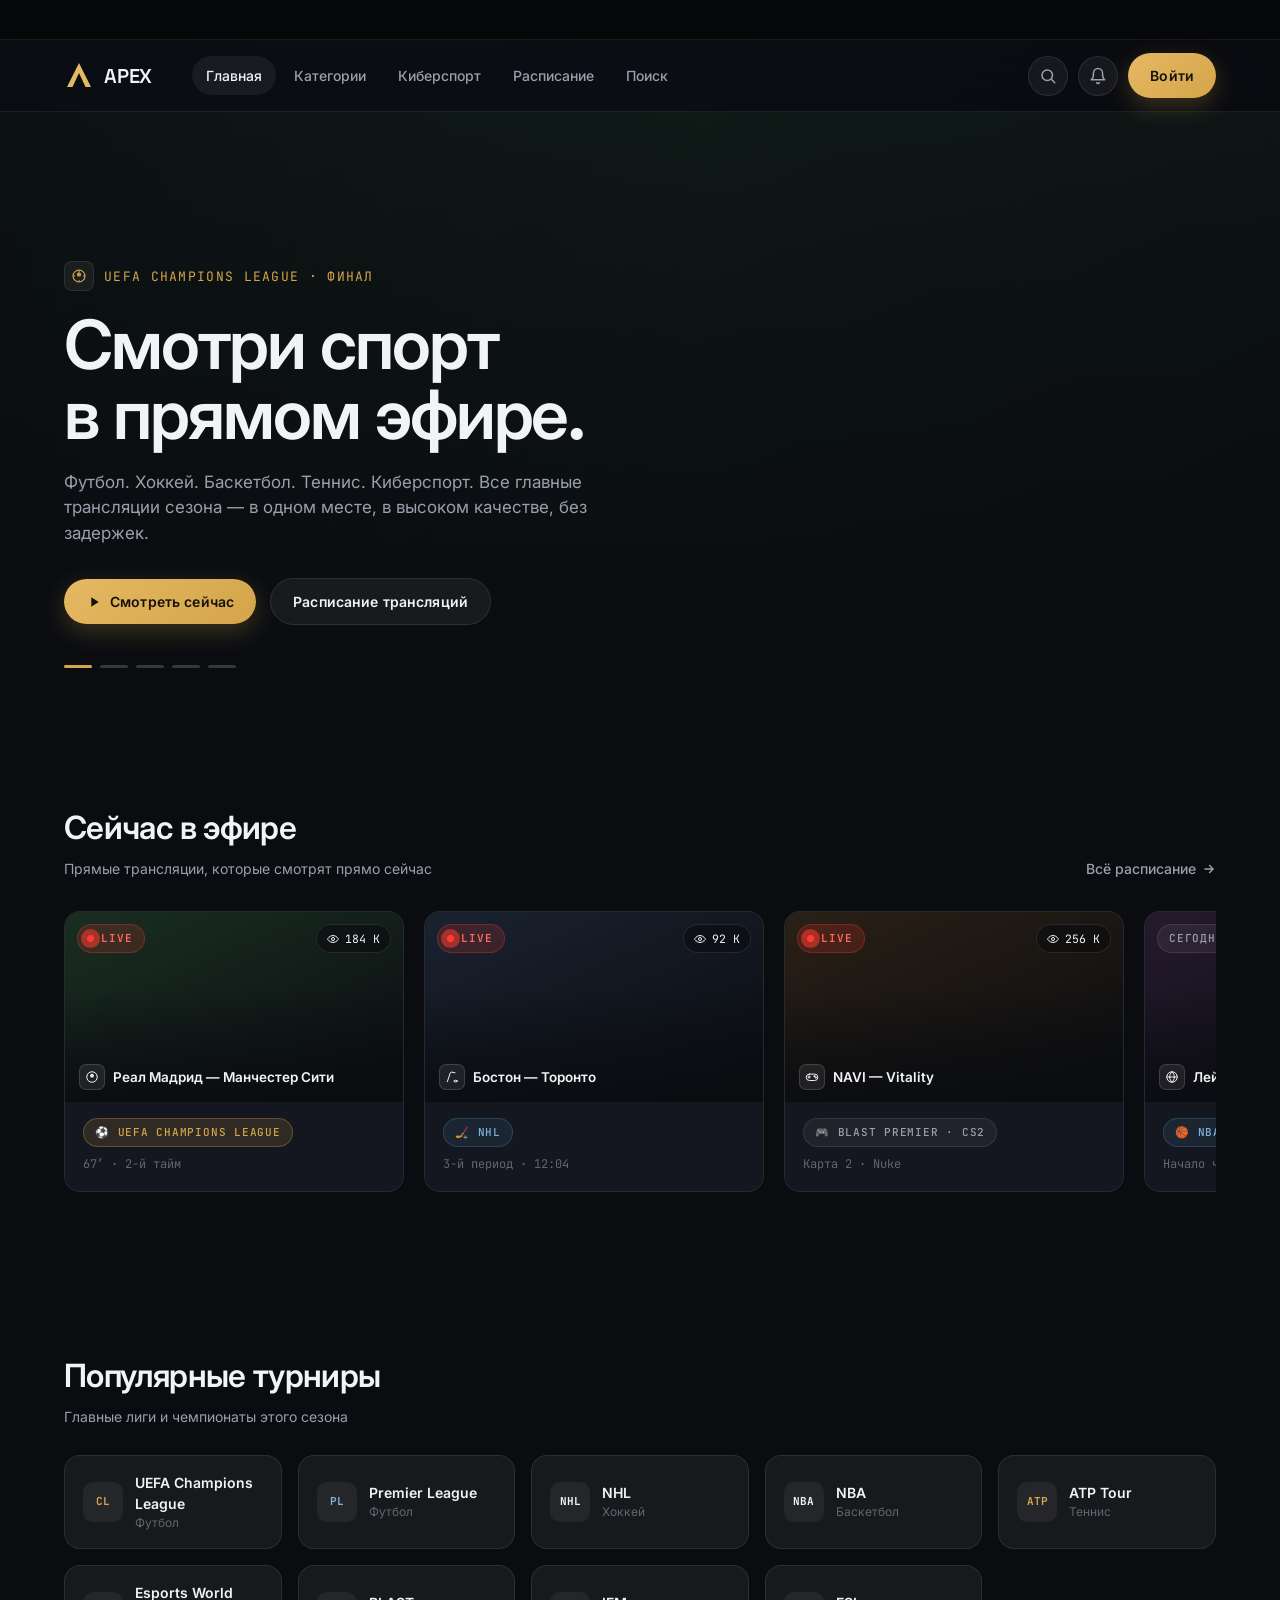
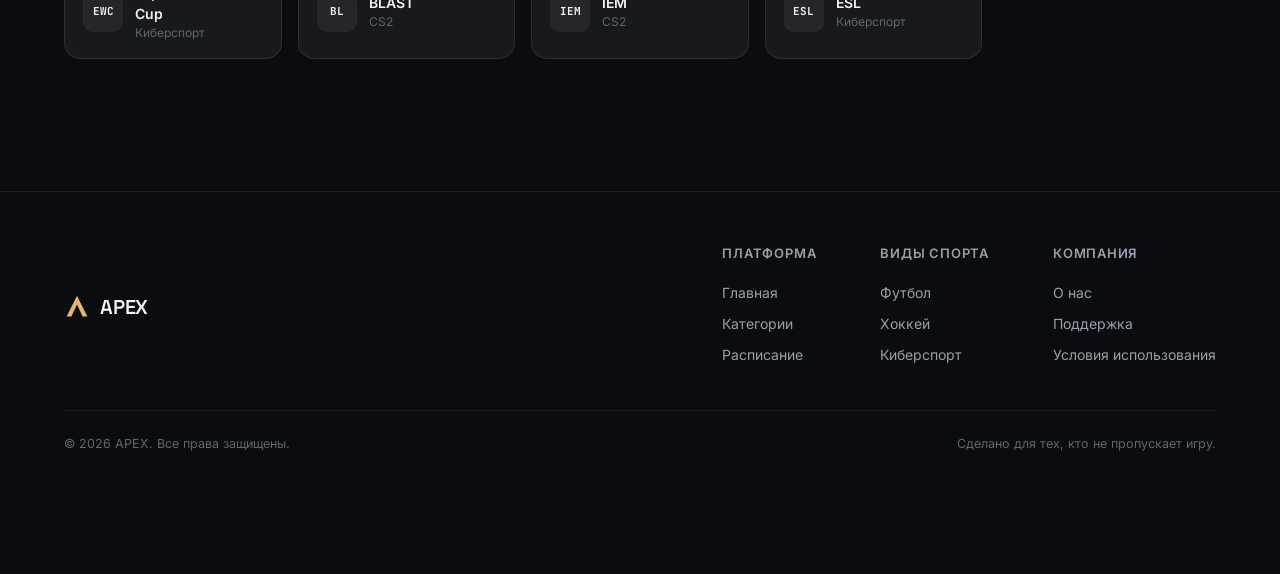
==== index.html @ 65a09254 "Add files via upload" ====
<!DOCTYPE html>
<html lang="ru">
<head>
<meta charset="UTF-8" />
<meta name="viewport" content="width=device-width, initial-scale=1.0" />
<title>APEX — Смотри спорт в прямом эфире</title>
<meta name="description" content="APEX — платформа для просмотра прямых трансляций футбола, хоккея, баскетбола, тенниса и киберспорта." />
<link rel="preconnect" href="https://fonts.googleapis.com" />
<link rel="preconnect" href="https://fonts.gstatic.com" crossorigin />
<link href="https://fonts.googleapis.com/css2?family=Space+Grotesk:wght@500;600;700&family=Inter:wght@400;500;600&family=JetBrains+Mono:wght@400;500;600&display=swap" rel="stylesheet" />
<link rel="stylesheet" href="style.css" />
</head>
<body>

<!-- Ticker -->
<div class="ticker">
  <div class="ticker-track">
    <span class="ticker-item"><span class="t-live">● LIVE</span> Реал Мадрид <strong>2–1</strong> Манчестер Сити <span class="t-dot">·</span> 67’</span>
    <span class="ticker-item">NHL <strong>Бостон 3–2 Торонто</strong> <span class="t-dot">·</span> 3-й период</span>
    <span class="ticker-item">NBA сегодня <strong>21:30</strong> Лейкерс — Селтикс</span>
    <span class="ticker-item"><span class="t-live">● LIVE</span> CS2 · BLAST Premier <strong>NAVI 1–0 Vitality</strong> <span class="t-dot">·</span> Карта 2</span>
    <span class="ticker-item">ATP Уимблдон <strong>1/4 финала</strong> · Начало в 15:00</span>
    <span class="ticker-item">Премьер-лига <strong>Арсенал 1–1 Ливерпуль</strong> <span class="t-dot">·</span> 2 тайм</span>
    <!-- duplicate for seamless loop -->
    <span class="ticker-item"><span class="t-live">● LIVE</span> Реал Мадрид <strong>2–1</strong> Манчестер Сити <span class="t-dot">·</span> 67’</span>
    <span class="ticker-item">NHL <strong>Бостон 3–2 Торонто</strong> <span class="t-dot">·</span> 3-й период</span>
    <span class="ticker-item">NBA сегодня <strong>21:30</strong> Лейкерс — Селтикс</span>
    <span class="ticker-item"><span class="t-live">● LIVE</span> CS2 · BLAST Premier <strong>NAVI 1–0 Vitality</strong> <span class="t-dot">·</span> Карта 2</span>
  </div>
</div>

<!-- Nav -->
<header class="nav">
  <div class="container nav-inner">
    <a href="index.html" class="logo">
      <svg width="30" height="30" viewBox="0 0 30 30" fill="none">
        <path d="M15 2L27 26H21.5L15 12L8.5 26H3L15 2Z" fill="url(#g1)"/>
        <defs><linearGradient id="g1" x1="3" y1="2" x2="27" y2="26"><stop stop-color="#E5B862"/><stop offset="1" stop-color="#4F86B3"/></linearGradient></defs>
      </svg>
      APEX
    </a>
    <nav class="nav-links">
      <a href="index.html" class="active">Главная</a>
      <a href="categories.html">Категории</a>
      <a href="esports.html">Киберспорт</a>
      <a href="schedule.html">Расписание</a>
      <a href="search.html">Поиск</a>
    </nav>
    <div class="nav-actions">
      <a href="search.html" class="icon-btn" aria-label="Поиск">
        <svg width="18" height="18" viewBox="0 0 24 24" fill="none" stroke="currentColor" stroke-width="2" stroke-linecap="round"><circle cx="11" cy="11" r="7"/><path d="M21 21l-4.3-4.3"/></svg>
      </a>
      <button class="icon-btn hide-mobile" aria-label="Уведомления">
        <svg width="18" height="18" viewBox="0 0 24 24" fill="none" stroke="currentColor" stroke-width="2" stroke-linecap="round" stroke-linejoin="round"><path d="M18 8a6 6 0 10-12 0c0 7-3 9-3 9h18s-3-2-3-9"/><path d="M13.7 21a2 2 0 01-3.4 0"/></svg>
      </button>
      <a href="#" class="btn btn-primary hide-mobile">Войти</a>
      <button class="nav-toggle" aria-label="Меню">
        <svg width="18" height="18" viewBox="0 0 24 24" fill="none" stroke="currentColor" stroke-width="2" stroke-linecap="round"><path d="M4 6h16M4 12h16M4 18h16"/></svg>
      </button>
    </div>
  </div>
</header>

<!-- Hero: dynamic rotating spotlight -->
<section class="hero">
  <div class="hero-slide active" style="background-image: linear-gradient(155deg, rgba(20,40,30,0.9), rgba(10,12,16,0.95)), url('data:image/svg+xml;utf8,<svg xmlns=%22http://www.w3.org/2000/svg%22 width=%221600%22 height=%22900%22><rect width=%221600%22 height=%22900%22 fill=%22%230a0c10%22/></svg>')"></div>
  <div class="hero-slide" style="background-image: linear-gradient(155deg, rgba(20,30,45,0.9), rgba(10,12,16,0.95))"></div>
  <div class="hero-slide" style="background-image: linear-gradient(155deg, rgba(40,25,15,0.9), rgba(10,12,16,0.95))"></div>
  <div class="hero-slide" style="background-image: linear-gradient(155deg, rgba(30,20,45,0.9), rgba(10,12,16,0.95))"></div>
  <div class="hero-slide" style="background-image: linear-gradient(155deg, rgba(15,35,40,0.9), rgba(10,12,16,0.95))"></div>

  <div class="hero-content">
    <div class="hero-eyebrow">
      <span class="hero-sport-icon">
        <svg width="16" height="16" viewBox="0 0 24 24" fill="none" stroke="#d4a54a" stroke-width="1.6"><circle cx="12" cy="12" r="9"/><path d="M12 6l3.6 2.6-1.4 4.2h-4.4L8.4 8.6 12 6z" fill="#d4a54a" stroke="none" opacity="0.9"/><path d="M12 3v3M12 21v-3M3 12h3M21 12h-3"/></svg>
      </span>
      <span class="hero-tournament">UEFA Champions League · Финал</span>
    </div>
    <h1>Смотри спорт<br/>в прямом эфире.</h1>
    <p>Футбол. Хоккей. Баскетбол. Теннис. Киберспорт. Все главные трансляции сезона — в одном месте, в высоком качестве, без задержек.</p>
    <div class="hero-actions">
      <a href="watch.html" class="btn btn-primary">
        <svg width="16" height="16" viewBox="0 0 24 24" fill="currentColor"><path d="M8 5v14l11-7z"/></svg>
        Смотреть сейчас
      </a>
      <a href="schedule.html" class="btn btn-ghost">Расписание трансляций</a>
    </div>
    <div class="hero-dots">
      <button class="active" aria-label="Слайд 1"><span></span></button>
      <button aria-label="Слайд 2"><span></span></button>
      <button aria-label="Слайд 3"><span></span></button>
      <button aria-label="Слайд 4"><span></span></button>
      <button aria-label="Слайд 5"><span></span></button>
    </div>
  </div>
</section>

<main class="container">

  <!-- Live now carousel -->
  <section class="section" id="live-now">
    <div class="section-head reveal">
      <div>
        <h2>Сейчас в эфире</h2>
        <p class="sub">Прямые трансляции, которые смотрят прямо сейчас</p>
      </div>
      <a href="schedule.html" class="see-all">Всё расписание
        <svg width="14" height="14" viewBox="0 0 24 24" fill="none" stroke="currentColor" stroke-width="2.4" stroke-linecap="round"><path d="M5 12h14M13 6l6 6-6 6"/></svg>
      </a>
    </div>

    <div class="carousel-wrap reveal">
      <div class="carousel">

        <article class="stream-card">
          <a href="watch.html">
            <div class="stream-thumb" style="background: linear-gradient(155deg, #1a2e22, #0a0c10);">
              <div class="stream-thumb-top">
                <span class="live-badge"><span class="live-dot"></span>LIVE</span>
                <span class="viewer-count">
                  <svg width="12" height="12" viewBox="0 0 24 24" fill="none" stroke="currentColor" stroke-width="2"><path d="M1 12s4-7 11-7 11 7 11 7-4 7-11 7-11-7-11-7z"/><circle cx="12" cy="12" r="3"/></svg>
                  184 K
                </span>
              </div>
              <div class="stream-thumb-bottom">
                <span class="tournament-chip"><svg width="14" height="14" viewBox="0 0 24 24" fill="none" stroke="#fff" stroke-width="1.6"><circle cx="12" cy="12" r="9"/><path d="M12 6l3.6 2.6-1.4 4.2h-4.4L8.4 8.6 12 6z" fill="#fff" stroke="none" opacity="0.9"/></svg></span>
                <span class="stream-teams">Реал Мадрид — Манчестер Сити</span>
              </div>
            </div>
          </a>
          <div class="stream-body">
            <div class="stream-meta">
              <span class="badge gold">⚽ UEFA Champions League</span>
            </div>
            <div class="stream-time">67’ · 2-й тайм</div>
          </div>
        </article>

        <article class="stream-card">
          <a href="watch.html">
            <div class="stream-thumb" style="background: linear-gradient(155deg, #1a2230, #0a0c10);">
              <div class="stream-thumb-top">
                <span class="live-badge"><span class="live-dot"></span>LIVE</span>
                <span class="viewer-count">
                  <svg width="12" height="12" viewBox="0 0 24 24" fill="none" stroke="currentColor" stroke-width="2"><path d="M1 12s4-7 11-7 11 7 11 7-4 7-11 7-11-7-11-7z"/><circle cx="12" cy="12" r="3"/></svg>
                  92 K
                </span>
              </div>
              <div class="stream-thumb-bottom">
                <span class="tournament-chip"><svg width="14" height="14" viewBox="0 0 24 24" fill="none" stroke="#fff" stroke-width="1.6" stroke-linecap="round" stroke-linejoin="round"><path d="M4 20l5-15c.3-1 1.2-1.6 2.2-1.4l6 1.2"/><ellipse cx="18" cy="19" rx="3" ry="1.4"/></svg></span>
                <span class="stream-teams">Бостон — Торонто</span>
              </div>
            </div>
          </a>
          <div class="stream-body">
            <div class="stream-meta"><span class="badge steel">🏒 NHL</span></div>
            <div class="stream-time">3-й период · 12:04</div>
          </div>
        </article>

        <article class="stream-card">
          <a href="watch.html">
            <div class="stream-thumb" style="background: linear-gradient(155deg, #2a2016, #0a0c10);">
              <div class="stream-thumb-top">
                <span class="live-badge"><span class="live-dot"></span>LIVE</span>
                <span class="viewer-count">
                  <svg width="12" height="12" viewBox="0 0 24 24" fill="none" stroke="currentColor" stroke-width="2"><path d="M1 12s4-7 11-7 11 7 11 7-4 7-11 7-11-7-11-7z"/><circle cx="12" cy="12" r="3"/></svg>
                  256 K
                </span>
              </div>
              <div class="stream-thumb-bottom">
                <span class="tournament-chip"><svg width="14" height="14" viewBox="0 0 24 24" fill="none" stroke="#fff" stroke-width="1.6" stroke-linecap="round" stroke-linejoin="round"><rect x="2" y="7" width="20" height="11" rx="5.5"/><path d="M7 10v4M5 12h4"/><circle cx="16" cy="10.5" r="1"/><circle cx="18.5" cy="13" r="1"/></svg></span>
                <span class="stream-teams">NAVI — Vitality</span>
              </div>
            </div>
          </a>
          <div class="stream-body">
            <div class="stream-meta"><span class="badge">🎮 BLAST Premier · CS2</span></div>
            <div class="stream-time">Карта 2 · Nuke</div>
          </div>
        </article>

        <article class="stream-card">
          <a href="watch.html">
            <div class="stream-thumb" style="background: linear-gradient(155deg, #241a2e, #0a0c10);">
              <div class="stream-thumb-top">
                <span class="badge">Сегодня 21:30</span>
                <span class="viewer-count">
                  <svg width="12" height="12" viewBox="0 0 24 24" fill="none" stroke="currentColor" stroke-width="2"><path d="M1 12s4-7 11-7 11 7 11 7-4 7-11 7-11-7-11-7z"/><circle cx="12" cy="12" r="3"/></svg>
                  61 K
                </span>
              </div>
              <div class="stream-thumb-bottom">
                <span class="tournament-chip"><svg width="14" height="14" viewBox="0 0 24 24" fill="none" stroke="#fff" stroke-width="1.6"><circle cx="12" cy="12" r="9"/><path d="M3 12h18M12 3c2.5 2.5 4 5.6 4 9s-1.5 6.5-4 9M12 3c-2.5 2.5-4 5.6-4 9s1.5 6.5 4 9"/></svg></span>
                <span class="stream-teams">Лейкерс — Селтикс</span>
              </div>
            </div>
          </a>
          <div class="stream-body">
            <div class="stream-meta"><span class="badge steel">🏀 NBA</span></div>
            <div class="stream-time">Начало через 2 ч 10 мин</div>
          </div>
        </article>

        <article class="stream-card">
          <a href="watch.html">
            <div class="stream-thumb" style="background: linear-gradient(155deg, #16262a, #0a0c10);">
              <div class="stream-thumb-top">
                <span class="live-badge"><span class="live-dot"></span>LIVE</span>
                <span class="viewer-count">
                  <svg width="12" height="12" viewBox="0 0 24 24" fill="none" stroke="currentColor" stroke-width="2"><path d="M1 12s4-7 11-7 11 7 11 7-4 7-11 7-11-7-11-7z"/><circle cx="12" cy="12" r="3"/></svg>
                  38 K
                </span>
              </div>
              <div class="stream-thumb-bottom">
                <span class="tournament-chip"><svg width="14" height="14" viewBox="0 0 24 24" fill="none" stroke="#fff" stroke-width="1.6"><circle cx="12" cy="12" r="9"/><path d="M4 7c3 2 4 4.5 4 9M20 7c-3 2-4 4.5-4 9"/></svg></span>
                <span class="stream-teams">Алькарас — Синнер</span>
              </div>
            </div>
          </a>
          <div class="stream-body">
            <div class="stream-meta"><span class="badge gold">🎾 ATP · Уимблдон</span></div>
            <div class="stream-time">3-й сет · 4:3</div>
          </div>
        </article>

      </div>
    </div>
  </section>

  <!-- Popular tournaments -->
  <section class="section">
    <div class="section-head reveal">
      <div>
        <h2>Популярные турниры</h2>
        <p class="sub">Главные лиги и чемпионаты этого сезона</p>
      </div>
    </div>
    <div class="tournament-row reveal">
      <div class="tournament-pill"><span class="mark" style="font-family:var(--font-mono);font-size:11px;font-weight:700;color:#d4a54a;">CL</span><div><div class="name">UEFA Champions League</div><div class="meta">Футбол</div></div></div>
      <div class="tournament-pill"><span class="mark" style="font-family:var(--font-mono);font-size:11px;font-weight:700;color:#7fb3dd;">PL</span><div><div class="name">Premier League</div><div class="meta">Футбол</div></div></div>
      <div class="tournament-pill"><span class="mark" style="font-family:var(--font-mono);font-size:11px;font-weight:700;">NHL</span><div><div class="name">NHL</div><div class="meta">Хоккей</div></div></div>
      <div class="tournament-pill"><span class="mark" style="font-family:var(--font-mono);font-size:11px;font-weight:700;">NBA</span><div><div class="name">NBA</div><div class="meta">Баскетбол</div></div></div>
      <div class="tournament-pill"><span class="mark" style="font-family:var(--font-mono);font-size:11px;font-weight:700;color:#d4a54a;">ATP</span><div><div class="name">ATP Tour</div><div class="meta">Теннис</div></div></div>
      <div class="tournament-pill"><span class="mark" style="font-family:var(--font-mono);font-size:11px;font-weight:700;">EWC</span><div><div class="name">Esports World Cup</div><div class="meta">Киберспорт</div></div></div>
      <div class="tournament-pill"><span class="mark" style="font-family:var(--font-mono);font-size:11px;font-weight:700;">BL</span><div><div class="name">BLAST</div><div class="meta">CS2</div></div></div>
      <div class="tournament-pill"><span class="mark" style="font-family:var(--font-mono);font-size:11px;font-weight:700;">IEM</span><div><div class="name">IEM</div><div class="meta">CS2</div></div></div>
      <div class="tournament-pill"><span class="mark" style="font-family:var(--font-mono);font-size:11px;font-weight:700;">ESL</span><div><div class="name">ESL</div><div class="meta">Киберспорт</div></div></div>
    </div>
  </section>

</main>

<footer class="footer">
  <div class="container">
    <div class="footer-top">
      <a href="index.html" class="logo">
        <svg width="26" height="26" viewBox="0 0 30 30" fill="none"><path d="M15 2L27 26H21.5L15 12L8.5 26H3L15 2Z" fill="url(#g2)"/><defs><linearGradient id="g2" x1="3" y1="2" x2="27" y2="26"><stop stop-color="#E5B862"/><stop offset="1" stop-color="#4F86B3"/></linearGradient></defs></svg>
        APEX
      </a>
      <div class="footer-cols">
        <div class="footer-col">
          <h4>Платформа</h4>
          <a href="index.html">Главная</a>
          <a href="categories.html">Категории</a>
          <a href="schedule.html">Расписание</a>
        </div>
        <div class="footer-col">
          <h4>Виды спорта</h4>
          <a href="categories.html">Футбол</a>
          <a href="categories.html">Хоккей</a>
          <a href="esports.html">Киберспорт</a>
        </div>
        <div class="footer-col">
          <h4>Компания</h4>
          <a href="#">О нас</a>
          <a href="#">Поддержка</a>
          <a href="#">Условия использования</a>
        </div>
      </div>
    </div>
    <div class="footer-bottom">
      <span>© 2026 APEX. Все права защищены.</span>
      <span>Сделано для тех, кто не пропускает игру.</span>
    </div>
  </div>
</footer>

<nav class="mobile-nav">
  <a href="index.html" class="active">
    <svg width="20" height="20" viewBox="0 0 24 24" fill="none" stroke="currentColor" stroke-width="2" stroke-linecap="round" stroke-linejoin="round"><path d="M3 11l9-8 9 8"/><path d="M5 10v10h14V10"/></svg>
    Главная
  </a>
  <a href="categories.html">
    <svg width="20" height="20" viewBox="0 0 24 24" fill="none" stroke="currentColor" stroke-width="2" stroke-linecap="round" stroke-linejoin="round"><rect x="3" y="3" width="7" height="7" rx="1.5"/><rect x="14" y="3" width="7" height="7" rx="1.5"/><rect x="3" y="14" width="7" height="7" rx="1.5"/><rect x="14" y="14" width="7" height="7" rx="1.5"/></svg>
    Категории
  </a>
  <a href="watch.html">
    <svg width="20" height="20" viewBox="0 0 24 24" fill="none" stroke="currentColor" stroke-width="2" stroke-linecap="round" stroke-linejoin="round"><circle cx="12" cy="12" r="9"/><circle cx="12" cy="12" r="3"/></svg>
    LIVE
  </a>
  <a href="schedule.html">
    <svg width="20" height="20" viewBox="0 0 24 24" fill="none" stroke="currentColor" stroke-width="2" stroke-linecap="round" stroke-linejoin="round"><rect x="3" y="4" width="18" height="17" rx="2"/><path d="M3 9h18M8 2v4M16 2v4"/></svg>
    Расписание
  </a>
  <a href="search.html">
    <svg width="20" height="20" viewBox="0 0 24 24" fill="none" stroke="currentColor" stroke-width="2" stroke-linecap="round"><circle cx="11" cy="11" r="7"/><path d="M21 21l-4.3-4.3"/></svg>
    Поиск
  </a>
</nav>

<script src="script.js"></script>
</body>
</html>
---- style.css ----
/* =========================================================
   APEX — Live Sports Streaming Platform
   Design tokens
   ========================================================= */

:root {
  /* Color */
  --bg: #0a0c10;
  --bg-soft: #101319;
  --surface: #14171f;
  --glass: rgba(255, 255, 255, 0.055);
  --glass-border: rgba(255, 255, 255, 0.09);
  --glass-strong: rgba(20, 22, 28, 0.72);
  --hairline: rgba(255, 255, 255, 0.08);

  --text-1: #f2f3f5;
  --text-2: #9aa0ab;
  --text-3: #61666f;

  --gold: #d4a54a;
  --gold-soft: rgba(212, 165, 74, 0.14);
  --steel: #4f86b3;
  --steel-soft: rgba(79, 134, 179, 0.14);

  --live: #ff3b30;
  --live-soft: rgba(255, 59, 48, 0.16);

  --success: #3ecf8e;

  /* Type */
  --font-display: "Space Grotesk", "Inter", sans-serif;
  --font-body: "Inter", -apple-system, sans-serif;
  --font-mono: "JetBrains Mono", "SFMono-Regular", monospace;

  /* Layout */
  --nav-h: 72px;
  --ticker-h: 40px;
  --radius-sm: 10px;
  --radius-md: 16px;
  --radius-lg: 24px;
  --gutter: clamp(20px, 5vw, 64px);
  --ease: cubic-bezier(0.22, 1, 0.36, 1);
}

/* =========================================================
   Reset
   ========================================================= */

* { box-sizing: border-box; margin: 0; padding: 0; }

html {
  scroll-behavior: smooth;
  -webkit-font-smoothing: antialiased;
}

body {
  background: var(--bg);
  color: var(--text-1);
  font-family: var(--font-body);
  line-height: 1.5;
  overflow-x: hidden;
  min-height: 100vh;
}

body::before {
  content: "";
  position: fixed;
  inset: 0;
  z-index: -2;
  background:
    radial-gradient(ellipse 60% 40% at 15% -10%, rgba(79, 134, 179, 0.16), transparent 60%),
    radial-gradient(ellipse 50% 35% at 90% 8%, rgba(212, 165, 74, 0.10), transparent 60%),
    radial-gradient(ellipse 55% 45% at 50% 105%, rgba(79, 134, 179, 0.08), transparent 60%),
    var(--bg);
  background-size: 200% 200%;
  animation: drift 26s ease-in-out infinite alternate;
}

@keyframes drift {
  0%   { background-position: 0% 0%, 100% 0%, 50% 100%; }
  100% { background-position: 10% 15%, 85% 15%, 45% 90%; }
}

a { color: inherit; text-decoration: none; }
ul { list-style: none; }
img { max-width: 100%; display: block; }
button { font-family: inherit; cursor: pointer; border: none; background: none; color: inherit; }
input { font-family: inherit; }

::selection { background: var(--gold-soft); color: var(--gold); }

::-webkit-scrollbar { width: 8px; height: 8px; }
::-webkit-scrollbar-track { background: transparent; }
::-webkit-scrollbar-thumb { background: rgba(255,255,255,0.12); border-radius: 8px; }

:focus-visible {
  outline: 2px solid var(--gold);
  outline-offset: 3px;
  border-radius: 4px;
}

.container {
  max-width: 1360px;
  margin: 0 auto;
  padding-left: var(--gutter);
  padding-right: var(--gutter);
}

@media (prefers-reduced-motion: reduce) {
  *, *::before, *::after {
    animation-duration: 0.001ms !important;
    animation-iteration-count: 1 !important;
    transition-duration: 0.001ms !important;
    scroll-behavior: auto !important;
  }
}

/* =========================================================
   Live pulse indicator
   ========================================================= */

.live-dot {
  position: relative;
  width: 7px;
  height: 7px;
  border-radius: 50%;
  background: var(--live);
  flex-shrink: 0;
}

.live-dot::after {
  content: "";
  position: absolute;
  inset: -6px;
  border-radius: 50%;
  background: var(--live);
  opacity: 0.55;
  animation: pulse-ring 1.8s var(--ease) infinite;
}

@keyframes pulse-ring {
  0%   { transform: scale(0.5); opacity: 0.55; }
  70%  { transform: scale(1.8); opacity: 0; }
  100% { transform: scale(1.8); opacity: 0; }
}

.live-badge {
  display: inline-flex;
  align-items: center;
  gap: 7px;
  padding: 5px 11px 5px 9px;
  border-radius: 100px;
  background: var(--live-soft);
  border: 1px solid rgba(255, 59, 48, 0.3);
  font-family: var(--font-mono);
  font-size: 11px;
  font-weight: 600;
  letter-spacing: 0.09em;
  color: #ff6a61;
  text-transform: uppercase;
  white-space: nowrap;
}

.badge {
  display: inline-flex;
  align-items: center;
  gap: 6px;
  padding: 5px 11px;
  border-radius: 100px;
  background: var(--glass);
  border: 1px solid var(--glass-border);
  font-family: var(--font-mono);
  font-size: 11px;
  font-weight: 500;
  letter-spacing: 0.07em;
  color: var(--text-2);
  text-transform: uppercase;
  white-space: nowrap;
}

.badge.gold { color: var(--gold); background: var(--gold-soft); border-color: rgba(212,165,74,0.3); }
.badge.steel { color: #7fb3dd; background: var(--steel-soft); border-color: rgba(79,134,179,0.3); }

/* =========================================================
   Top ticker — broadcast lower-third, reversed to the top
   ========================================================= */

.ticker {
  height: var(--ticker-h);
  background: #060708;
  border-bottom: 1px solid var(--hairline);
  overflow: hidden;
  position: relative;
  display: flex;
  align-items: center;
}

.ticker::before,
.ticker::after {
  content: "";
  position: absolute;
  top: 0; bottom: 0;
  width: 60px;
  z-index: 2;
  pointer-events: none;
}
.ticker::before { left: 0; background: linear-gradient(90deg, #060708, transparent); }
.ticker::after { right: 0; background: linear-gradient(-90deg, #060708, transparent); }

.ticker-track {
  display: flex;
  gap: 40px;
  white-space: nowrap;
  animation: ticker-scroll 42s linear infinite;
  padding-left: 100%;
}

.ticker:hover .ticker-track { animation-play-state: paused; }

@keyframes ticker-scroll {
  from { transform: translateX(0); }
  to   { transform: translateX(-100%); }
}

.ticker-item {
  display: inline-flex;
  align-items: center;
  gap: 9px;
  font-family: var(--font-mono);
  font-size: 12px;
  color: var(--text-2);
}

.ticker-item strong { color: var(--text-1); font-weight: 600; }
.ticker-item .t-live { color: #ff6a61; }
.ticker-item .t-dot { color: var(--text-3); }

/* =========================================================
   Navigation
   ========================================================= */

.nav {
  position: sticky;
  top: 0;
  z-index: 100;
  height: var(--nav-h);
  display: flex;
  align-items: center;
  background: rgba(10, 12, 16, 0.7);
  backdrop-filter: blur(20px) saturate(140%);
  -webkit-backdrop-filter: blur(20px) saturate(140%);
  border-bottom: 1px solid var(--hairline);
}

.nav-inner {
  width: 100%;
  display: flex;
  align-items: center;
  gap: 40px;
}

.logo {
  display: flex;
  align-items: center;
  gap: 10px;
  font-family: var(--font-display);
  font-weight: 600;
  font-size: 20px;
  letter-spacing: -0.01em;
  flex-shrink: 0;
}

.logo svg { flex-shrink: 0; }

.nav-links {
  display: flex;
  align-items: center;
  gap: 4px;
  flex: 1;
}

.nav-links a {
  padding: 9px 14px;
  border-radius: 100px;
  font-size: 14px;
  font-weight: 500;
  color: var(--text-2);
  transition: color 0.25s var(--ease), background 0.25s var(--ease);
}

.nav-links a:hover { color: var(--text-1); background: var(--glass); }
.nav-links a.active { color: var(--text-1); background: var(--glass); }

.nav-actions {
  display: flex;
  align-items: center;
  gap: 10px;
  flex-shrink: 0;
}

.icon-btn {
  width: 40px;
  height: 40px;
  display: grid;
  place-items: center;
  border-radius: 50%;
  background: var(--glass);
  border: 1px solid var(--glass-border);
  color: var(--text-2);
  transition: all 0.25s var(--ease);
}

.icon-btn:hover { color: var(--text-1); border-color: rgba(255,255,255,0.2); transform: translateY(-1px); }

.btn {
  display: inline-flex;
  align-items: center;
  justify-content: center;
  gap: 8px;
  padding: 12px 22px;
  border-radius: 100px;
  font-size: 14px;
  font-weight: 600;
  letter-spacing: 0.01em;
  transition: transform 0.3s var(--ease), box-shadow 0.3s var(--ease), background 0.3s var(--ease);
  white-space: nowrap;
}

.btn-primary {
  background: linear-gradient(135deg, #e5b862, var(--gold));
  color: #16110a;
  box-shadow: 0 8px 24px rgba(212, 165, 74, 0.25);
}

.btn-primary:hover {
  transform: translateY(-2px);
  box-shadow: 0 12px 32px rgba(212, 165, 74, 0.38);
}

.btn-ghost {
  background: var(--glass);
  border: 1px solid var(--glass-border);
  color: var(--text-1);
}

.btn-ghost:hover { border-color: rgba(255,255,255,0.25); background: rgba(255,255,255,0.08); }

.nav-toggle {
  display: none;
  width: 40px; height: 40px;
  border-radius: 50%;
  background: var(--glass);
  border: 1px solid var(--glass-border);
  align-items: center;
  justify-content: center;
}

/* =========================================================
   Hero — dynamic rotating spotlight
   ========================================================= */

.hero {
  position: relative;
  min-height: 620px;
  display: flex;
  align-items: flex-end;
  overflow: hidden;
  border-radius: 0 0 var(--radius-lg) var(--radius-lg);
  isolation: isolate;
}

.hero-slide {
  position: absolute;
  inset: 0;
  opacity: 0;
  transform: scale(1.04);
  transition: opacity 1.1s var(--ease), transform 8s linear;
  background-size: cover;
  background-position: center;
  z-index: 0;
}

.hero-slide.active {
  opacity: 1;
  transform: scale(1);
  z-index: 1;
}

.hero-slide::after {
  content: "";
  position: absolute;
  inset: 0;
  background:
    linear-gradient(180deg, rgba(10,12,16,0.15) 0%, rgba(10,12,16,0.55) 55%, var(--bg) 100%),
    linear-gradient(90deg, rgba(10,12,16,0.75) 0%, rgba(10,12,16,0.15) 55%);
}

.hero-content {
  position: relative;
  z-index: 2;
  width: 100%;
  padding: 0 var(--gutter) 64px;
  max-width: 1360px;
  margin: 0 auto;
}

.hero-eyebrow {
  display: flex;
  align-items: center;
  gap: 10px;
  margin-bottom: 20px;
}

.hero-sport-icon {
  width: 30px;
  height: 30px;
  display: grid;
  place-items: center;
  border-radius: 8px;
  background: var(--glass);
  border: 1px solid var(--glass-border);
}

.hero-tournament {
  font-family: var(--font-mono);
  font-size: 13px;
  letter-spacing: 0.1em;
  text-transform: uppercase;
  color: var(--gold);
}

.hero h1 {
  font-family: var(--font-display);
  font-size: clamp(38px, 5.4vw, 68px);
  font-weight: 600;
  letter-spacing: -0.03em;
  line-height: 1.03;
  max-width: 780px;
  margin-bottom: 18px;
}

.hero p {
  font-size: 17px;
  color: var(--text-2);
  max-width: 540px;
  margin-bottom: 32px;
}

.hero-actions {
  display: flex;
  align-items: center;
  gap: 14px;
  margin-bottom: 40px;
  flex-wrap: wrap;
}

.hero-dots {
  display: flex;
  gap: 8px;
}

.hero-dots button {
  width: 28px;
  height: 3px;
  border-radius: 3px;
  background: rgba(255,255,255,0.18);
  overflow: hidden;
  position: relative;
}

.hero-dots button span {
  position: absolute;
  inset: 0;
  background: var(--gold);
  transform: scaleX(0);
  transform-origin: left;
}

.hero-dots button.active span {
  animation: hero-progress 7s linear forwards;
}

@keyframes hero-progress {
  from { transform: scaleX(0); }
  to   { transform: scaleX(1); }
}

/* =========================================================
   Sections
   ========================================================= */

.section {
  padding: 72px 0;
}

.section-head {
  display: flex;
  align-items: flex-end;
  justify-content: space-between;
  gap: 20px;
  margin-bottom: 28px;
}

.section-head h2 {
  font-family: var(--font-display);
  font-size: clamp(24px, 3vw, 32px);
  font-weight: 600;
  letter-spacing: -0.02em;
}

.section-head .sub {
  color: var(--text-2);
  font-size: 14px;
  margin-top: 6px;
}

.see-all {
  display: flex;
  align-items: center;
  gap: 6px;
  font-size: 14px;
  font-weight: 500;
  color: var(--text-2);
  transition: color 0.25s var(--ease), gap 0.25s var(--ease);
  flex-shrink: 0;
}

.see-all:hover { color: var(--gold); gap: 10px; }

/* =========================================================
   Carousel — "Live Now"
   ========================================================= */

.carousel-wrap {
  position: relative;
}

.carousel {
  display: flex;
  gap: 20px;
  overflow-x: auto;
  scroll-snap-type: x proximity;
  padding: 4px 4px 16px;
  scrollbar-width: none;
}

.carousel::-webkit-scrollbar { display: none; }

.stream-card {
  scroll-snap-align: start;
  flex: 0 0 340px;
  border-radius: var(--radius-md);
  background: var(--surface);
  border: 1px solid var(--hairline);
  overflow: hidden;
  transition: transform 0.45s var(--ease), box-shadow 0.45s var(--ease), border-color 0.45s var(--ease);
  position: relative;
}

.stream-card:hover {
  transform: translateY(-6px) scale(1.015);
  box-shadow: 0 24px 48px rgba(0,0,0,0.45), 0 0 0 1px rgba(212,165,74,0.18);
  border-color: rgba(212, 165, 74, 0.28);
}

.stream-thumb {
  position: relative;
  height: 190px;
  background-size: cover;
  background-position: center;
  overflow: hidden;
}

.stream-thumb::after {
  content: "";
  position: absolute;
  inset: 0;
  background: linear-gradient(180deg, rgba(10,12,16,0) 40%, rgba(10,12,16,0.9) 100%);
}

.stream-thumb-top {
  position: absolute;
  top: 12px; left: 12px; right: 12px;
  display: flex;
  justify-content: space-between;
  align-items: flex-start;
  z-index: 2;
}

.viewer-count {
  display: flex;
  align-items: center;
  gap: 6px;
  font-family: var(--font-mono);
  font-size: 11.5px;
  color: var(--text-1);
  background: rgba(10,12,16,0.55);
  backdrop-filter: blur(8px);
  padding: 5px 10px;
  border-radius: 100px;
  border: 1px solid rgba(255,255,255,0.1);
}

.stream-thumb-bottom {
  position: absolute;
  bottom: 12px; left: 14px; right: 14px;
  z-index: 2;
  display: flex;
  align-items: center;
  gap: 8px;
}

.tournament-chip {
  width: 26px; height: 26px;
  border-radius: 7px;
  display: grid;
  place-items: center;
  background: rgba(255,255,255,0.08);
  border: 1px solid rgba(255,255,255,0.14);
  flex-shrink: 0;
}

.stream-teams {
  font-size: 13.5px;
  font-weight: 600;
  color: var(--text-1);
}

.stream-body {
  padding: 16px 18px 18px;
}

.stream-meta {
  display: flex;
  align-items: center;
  gap: 8px;
  margin-bottom: 8px;
}

.stream-league {
  font-size: 12px;
  color: var(--text-2);
  font-weight: 500;
}

.stream-time {
  font-family: var(--font-mono);
  font-size: 12px;
  color: var(--text-3);
}

/* =========================================================
   Tournament pills row
   ========================================================= */

.tournament-row {
  display: grid;
  grid-template-columns: repeat(auto-fill, minmax(210px, 1fr));
  gap: 16px;
}

.tournament-pill {
  display: flex;
  align-items: center;
  gap: 12px;
  padding: 16px 18px;
  border-radius: var(--radius-md);
  background: var(--glass);
  border: 1px solid var(--glass-border);
  transition: all 0.35s var(--ease);
}

.tournament-pill:hover {
  background: rgba(255,255,255,0.08);
  border-color: rgba(212,165,74,0.3);
  transform: translateY(-3px);
}

.tournament-pill .mark {
  width: 40px; height: 40px;
  border-radius: 10px;
  display: grid;
  place-items: center;
  background: rgba(255,255,255,0.06);
  flex-shrink: 0;
}

.tournament-pill .name {
  font-size: 14px;
  font-weight: 600;
}

.tournament-pill .meta {
  font-size: 12px;
  color: var(--text-3);
}

/* =========================================================
   Category cards
   ========================================================= */

.category-grid {
  display: grid;
  grid-template-columns: repeat(auto-fit, minmax(260px, 1fr));
  gap: 20px;
}

.category-card {
  position: relative;
  border-radius: var(--radius-lg);
  padding: 36px 28px;
  background: linear-gradient(155deg, var(--surface), var(--bg-soft));
  border: 1px solid var(--hairline);
  overflow: hidden;
  min-height: 240px;
  display: flex;
  flex-direction: column;
  justify-content: space-between;
  transition: transform 0.45s var(--ease), border-color 0.45s var(--ease), box-shadow 0.45s var(--ease);
}

.category-card::before {
  content: "";
  position: absolute;
  top: -40%; right: -30%;
  width: 70%; height: 140%;
  background: radial-gradient(circle, var(--spot, rgba(212,165,74,0.16)), transparent 70%);
  opacity: 0;
  transition: opacity 0.5s var(--ease);
}

.category-card:hover {
  transform: translateY(-8px);
  border-color: rgba(255,255,255,0.18);
  box-shadow: 0 30px 60px rgba(0,0,0,0.5);
}

.category-card:hover::before { opacity: 1; }

.category-card .cat-icon {
  width: 56px; height: 56px;
  border-radius: 14px;
  display: grid;
  place-items: center;
  background: rgba(255,255,255,0.06);
  border: 1px solid var(--glass-border);
  margin-bottom: 28px;
  transition: transform 0.45s var(--ease);
  position: relative;
  z-index: 1;
}

.category-card:hover .cat-icon { transform: translateY(-4px) rotate(-4deg); }

.category-card h3 {
  font-family: var(--font-display);
  font-size: 24px;
  font-weight: 600;
  margin-bottom: 6px;
  position: relative;
  z-index: 1;
}

.category-card .count {
  font-size: 13px;
  color: var(--text-2);
  position: relative;
  z-index: 1;
}

.category-card .go {
  position: absolute;
  bottom: 28px;
  right: 28px;
  width: 40px; height: 40px;
  border-radius: 50%;
  background: rgba(255,255,255,0.06);
  border: 1px solid var(--glass-border);
  display: grid;
  place-items: center;
  transition: all 0.4s var(--ease);
}

.category-card:hover .go {
  background: var(--gold);
  border-color: var(--gold);
  color: #16110a;
  transform: rotate(45deg);
}

/* =========================================================
   Banner (esports hero, generic page banner)
   ========================================================= */

.page-banner {
  position: relative;
  border-radius: var(--radius-lg);
  min-height: 320px;
  display: flex;
  align-items: center;
  overflow: hidden;
  background:
    linear-gradient(120deg, rgba(79,134,179,0.22), rgba(212,165,74,0.12)),
    linear-gradient(155deg, var(--surface), var(--bg-soft));
  border: 1px solid var(--hairline);
  margin-bottom: 56px;
}

.page-banner::before {
  content: "";
  position: absolute;
  inset: 0;
  background-image:
    linear-gradient(rgba(255,255,255,0.035) 1px, transparent 1px),
    linear-gradient(90deg, rgba(255,255,255,0.035) 1px, transparent 1px);
  background-size: 48px 48px;
  mask-image: radial-gradient(ellipse 70% 100% at 30% 50%, black, transparent);
}

.page-banner-content { position: relative; z-index: 1; padding: 0 48px; max-width: 640px; }

.page-banner h1 {
  font-family: var(--font-display);
  font-size: clamp(30px, 4vw, 46px);
  font-weight: 600;
  letter-spacing: -0.02em;
  margin: 16px 0 12px;
}

.page-banner p { color: var(--text-2); font-size: 15px; }

/* =========================================================
   Esports tournament list
   ========================================================= */

.esports-list {
  display: grid;
  gap: 14px;
}

.esports-row {
  display: grid;
  grid-template-columns: 52px 1fr auto auto;
  align-items: center;
  gap: 20px;
  padding: 18px 22px;
  border-radius: var(--radius-md);
  background: var(--glass);
  border: 1px solid var(--glass-border);
  transition: all 0.35s var(--ease);
}

.esports-row:hover {
  background: rgba(255,255,255,0.07);
  border-color: rgba(255,255,255,0.18);
  transform: translateX(4px);
}

.esports-mark {
  width: 52px; height: 52px;
  border-radius: 12px;
  display: grid;
  place-items: center;
  background: rgba(255,255,255,0.06);
}

.esports-info .name { font-weight: 600; font-size: 15px; margin-bottom: 4px; }
.esports-info .game { font-size: 12.5px; color: var(--text-2); }

.esports-matches {
  font-family: var(--font-mono);
  font-size: 12px;
  color: var(--text-3);
  text-align: right;
}

/* =========================================================
   Watch page
   ========================================================= */

.watch-layout {
  display: grid;
  grid-template-columns: 1fr 340px;
  gap: 28px;
  align-items: flex-start;
}

.player-shell {
  position: relative;
  border-radius: var(--radius-lg);
  overflow: hidden;
  background: #000;
  aspect-ratio: 16/9;
  border: 1px solid var(--hairline);
}

.player-shell iframe {
  position: absolute;
  inset: 0;
  width: 100%;
  height: 100%;
  border: 0;
}

.intro-overlay {
  position: absolute;
  inset: 0;
  z-index: 5;
  background: var(--bg);
  display: flex;
  flex-direction: column;
  align-items: center;
  justify-content: center;
  gap: 22px;
  transition: opacity 0.7s var(--ease), visibility 0.7s;
}

.intro-overlay.hide { opacity: 0; visibility: hidden; pointer-events: none; }

.intro-logo {
  display: flex;
  align-items: center;
  gap: 12px;
  font-family: var(--font-display);
  font-size: 26px;
  font-weight: 600;
  animation: intro-fade 1.6s var(--ease) infinite alternate;
}

@keyframes intro-fade {
  from { opacity: 0.55; }
  to   { opacity: 1; }
}

.intro-bar {
  width: 180px;
  height: 3px;
  border-radius: 3px;
  background: rgba(255,255,255,0.1);
  overflow: hidden;
}

.intro-bar span {
  display: block;
  height: 100%;
  width: 0%;
  background: linear-gradient(90deg, var(--gold), #7fb3dd);
  animation: intro-load 2.1s var(--ease) forwards;
}

@keyframes intro-load {
  to { width: 100%; }
}

.player-glass {
  position: absolute;
  top: 0; left: 0; right: 0;
  z-index: 3;
  display: flex;
  align-items: center;
  justify-content: space-between;
  gap: 16px;
  padding: 16px 20px;
  background: linear-gradient(180deg, rgba(6,7,8,0.85), transparent);
  opacity: 0;
  transform: translateY(-8px);
  transition: opacity 0.35s var(--ease), transform 0.35s var(--ease);
}

.player-shell:hover .player-glass,
.player-shell.show-controls .player-glass { opacity: 1; transform: translateY(0); }

.player-glass-left { display: flex; align-items: center; gap: 12px; }
.player-glass-left .title { font-size: 13.5px; font-weight: 600; }

.player-controls-bottom {
  position: absolute;
  bottom: 0; left: 0; right: 0;
  z-index: 3;
  display: flex;
  align-items: center;
  justify-content: flex-end;
  gap: 6px;
  padding: 16px 18px;
  background: linear-gradient(0deg, rgba(6,7,8,0.85), transparent);
  opacity: 0;
  transform: translateY(8px);
  transition: opacity 0.35s var(--ease), transform 0.35s var(--ease);
}

.player-shell:hover .player-controls-bottom,
.player-shell.show-controls .player-controls-bottom { opacity: 1; transform: translateY(0); }

.player-ctrl-btn {
  width: 38px; height: 38px;
  border-radius: 50%;
  display: grid;
  place-items: center;
  background: rgba(255,255,255,0.08);
  border: 1px solid rgba(255,255,255,0.14);
  backdrop-filter: blur(6px);
  color: var(--text-1);
  transition: all 0.25s var(--ease);
}

.player-ctrl-btn:hover { background: var(--gold); border-color: var(--gold); color: #16110a; transform: scale(1.08); }

.watch-info {
  padding-top: 24px;
  display: flex;
  flex-direction: column;
  gap: 16px;
}

.watch-title-row {
  display: flex;
  align-items: flex-start;
  justify-content: space-between;
  gap: 20px;
  flex-wrap: wrap;
}

.watch-title-row h1 {
  font-family: var(--font-display);
  font-size: clamp(22px, 2.6vw, 30px);
  font-weight: 600;
  letter-spacing: -0.02em;
}

.watch-badges { display: flex; align-items: center; gap: 10px; flex-wrap: wrap; }

.watch-desc { color: var(--text-2); font-size: 14.5px; max-width: 640px; }

.match-stat-bar {
  display: flex;
  align-items: center;
  justify-content: center;
  gap: 28px;
  padding: 22px;
  border-radius: var(--radius-md);
  background: var(--glass);
  border: 1px solid var(--glass-border);
  flex-wrap: wrap;
}

.match-team { display: flex; flex-direction: column; align-items: center; gap: 10px; min-width: 120px; }
.match-team .mark { width: 48px; height: 48px; border-radius: 12px; background: rgba(255,255,255,0.06); display: grid; place-items: center; }
.match-team .name { font-weight: 600; font-size: 14px; }

.match-score {
  font-family: var(--font-mono);
  font-size: 32px;
  font-weight: 700;
  color: var(--text-1);
  letter-spacing: 0.02em;
}

.match-mid { display: flex; flex-direction: column; align-items: center; gap: 6px; }
.match-mid .map { font-size: 12px; color: var(--gold); font-family: var(--font-mono); text-transform: uppercase; letter-spacing: 0.08em; }
.match-mid .clock { font-size: 12px; color: var(--text-3); font-family: var(--font-mono); }

.sidebar { display: flex; flex-direction: column; gap: 28px; }

.side-section h3 {
  font-family: var(--font-display);
  font-size: 16px;
  font-weight: 600;
  margin-bottom: 14px;
}

.side-list { display: flex; flex-direction: column; gap: 10px; }

.side-card {
  display: flex;
  align-items: center;
  gap: 12px;
  padding: 12px;
  border-radius: var(--radius-sm);
  background: var(--glass);
  border: 1px solid var(--glass-border);
  transition: all 0.3s var(--ease);
}

.side-card:hover { background: rgba(255,255,255,0.08); transform: translateX(3px); }

.side-card .mark { width: 36px; height: 36px; border-radius: 8px; background: rgba(255,255,255,0.06); display: grid; place-items: center; flex-shrink: 0; }
.side-card .info { flex: 1; min-width: 0; }
.side-card .info .t { font-size: 13px; font-weight: 600; white-space: nowrap; overflow: hidden; text-overflow: ellipsis; }
.side-card .info .m { font-size: 11.5px; color: var(--text-3); }

/* =========================================================
   Schedule page
   ========================================================= */

.tabs {
  display: inline-flex;
  padding: 4px;
  border-radius: 100px;
  background: var(--glass);
  border: 1px solid var(--glass-border);
  gap: 4px;
}

.tabs button {
  padding: 9px 18px;
  border-radius: 100px;
  font-size: 13.5px;
  font-weight: 600;
  color: var(--text-2);
  transition: all 0.3s var(--ease);
}

.tabs button.active { background: var(--text-1); color: var(--bg); }

.filters-row {
  display: flex;
  align-items: center;
  gap: 12px;
  flex-wrap: wrap;
  margin: 28px 0 32px;
}

.chip-filter {
  padding: 9px 16px;
  border-radius: 100px;
  background: var(--glass);
  border: 1px solid var(--glass-border);
  font-size: 13px;
  font-weight: 500;
  color: var(--text-2);
  transition: all 0.3s var(--ease);
}

.chip-filter.active, .chip-filter:hover { color: var(--text-1); border-color: rgba(212,165,74,0.4); background: var(--gold-soft); }

.match-grid { display: grid; grid-template-columns: repeat(auto-fill, minmax(300px, 1fr)); gap: 16px; }

.match-card {
  padding: 18px;
  border-radius: var(--radius-md);
  background: var(--glass);
  border: 1px solid var(--glass-border);
  transition: all 0.35s var(--ease);
  display: flex;
  flex-direction: column;
  gap: 14px;
}

.match-card:hover { transform: translateY(-4px); border-color: rgba(255,255,255,0.18); background: rgba(255,255,255,0.07); }

.match-card-top { display: flex; align-items: center; justify-content: space-between; }
.match-card-top .league { font-size: 11.5px; color: var(--text-3); font-weight: 600; text-transform: uppercase; letter-spacing: 0.06em; }

.match-card-teams { display: flex; align-items: center; justify-content: space-between; gap: 10px; }
.mc-team { display: flex; align-items: center; gap: 10px; font-size: 14px; font-weight: 600; }
.mc-team .mark { width: 30px; height: 30px; border-radius: 8px; background: rgba(255,255,255,0.06); display: grid; place-items: center; flex-shrink: 0; }
.mc-vs { font-family: var(--font-mono); font-size: 11px; color: var(--text-3); }

.match-card-bottom { display: flex; align-items: center; justify-content: space-between; font-family: var(--font-mono); font-size: 12px; color: var(--text-2); }

/* =========================================================
   Search page
   ========================================================= */

.search-hero { padding: 56px 0 32px; text-align: center; }
.search-hero h1 { font-family: var(--font-display); font-size: clamp(28px, 4vw, 42px); font-weight: 600; letter-spacing: -0.02em; margin-bottom: 24px; }

.search-box {
  max-width: 620px;
  margin: 0 auto;
  display: flex;
  align-items: center;
  gap: 12px;
  padding: 8px 8px 8px 22px;
  border-radius: 100px;
  background: var(--glass);
  border: 1px solid var(--glass-border);
  transition: border-color 0.3s var(--ease), box-shadow 0.3s var(--ease);
}

.search-box:focus-within { border-color: rgba(212,165,74,0.5); box-shadow: 0 0 0 4px rgba(212,165,74,0.1); }

.search-box input {
  flex: 1;
  background: none;
  border: none;
  color: var(--text-1);
  font-size: 15px;
  outline: none;
}

.search-box input::placeholder { color: var(--text-3); }

.search-tabs { display: flex; justify-content: center; gap: 8px; margin: 28px 0 40px; flex-wrap: wrap; }

.result-group { margin-bottom: 44px; }
.result-group h3 { font-family: var(--font-display); font-size: 18px; font-weight: 600; margin-bottom: 16px; }

.result-list { display: flex; flex-direction: column; gap: 8px; }

.result-item {
  display: flex;
  align-items: center;
  gap: 14px;
  padding: 14px 16px;
  border-radius: var(--radius-sm);
  transition: background 0.25s var(--ease);
}

.result-item:hover { background: var(--glass); }
.result-item .mark { width: 38px; height: 38px; border-radius: 9px; background: rgba(255,255,255,0.06); display: grid; place-items: center; flex-shrink: 0; }
.result-item .info .t { font-size: 14px; font-weight: 600; }
.result-item .info .m { font-size: 12px; color: var(--text-3); }
.result-item .kind { margin-left: auto; }

/* =========================================================
   Footer
   ========================================================= */

.footer {
  border-top: 1px solid var(--hairline);
  padding: 52px 0 120px;
  margin-top: 60px;
}

.footer-top {
  display: flex;
  justify-content: space-between;
  gap: 40px;
  flex-wrap: wrap;
  margin-bottom: 40px;
}

.footer-cols { display: flex; gap: 64px; flex-wrap: wrap; }
.footer-col h4 { font-size: 13px; font-weight: 600; color: var(--text-2); text-transform: uppercase; letter-spacing: 0.06em; margin-bottom: 14px; }
.footer-col a { display: block; font-size: 14px; color: var(--text-2); padding: 5px 0; transition: color 0.25s var(--ease); }
.footer-col a:hover { color: var(--text-1); }

.footer-bottom {
  display: flex;
  justify-content: space-between;
  align-items: center;
  padding-top: 24px;
  border-top: 1px solid var(--hairline);
  color: var(--text-3);
  font-size: 12.5px;
  flex-wrap: wrap;
  gap: 12px;
}

/* =========================================================
   Mobile bottom nav
   ========================================================= */

.mobile-nav {
  display: none;
  position: fixed;
  bottom: 0; left: 0; right: 0;
  z-index: 200;
  padding: 10px 14px calc(10px + env(safe-area-inset-bottom));
  background: rgba(10,12,16,0.82);
  backdrop-filter: blur(20px) saturate(140%);
  border-top: 1px solid var(--hairline);
  justify-content: space-between;
}

.mobile-nav a {
  flex: 1;
  display: flex;
  flex-direction: column;
  align-items: center;
  gap: 4px;
  padding: 6px 0;
  font-size: 10.5px;
  color: var(--text-3);
  transition: color 0.25s var(--ease);
}

.mobile-nav a.active, .mobile-nav a:hover { color: var(--gold); }

/* =========================================================
   Reveal-on-scroll
   ========================================================= */

.reveal {
  opacity: 0;
  transform: translateY(18px);
  transition: opacity 0.7s var(--ease), transform 0.7s var(--ease);
}

.reveal.in { opacity: 1; transform: translateY(0); }

/* =========================================================
   Responsive
   ========================================================= */

@media (max-width: 980px) {
  .watch-layout { grid-template-columns: 1fr; }
  .nav-links { display: none; }
  .nav-toggle { display: flex; }
}

@media (max-width: 640px) {
  .hero { min-height: 520px; border-radius: 0 0 var(--radius-md) var(--radius-md); }
  .section { padding: 48px 0; }
  .mobile-nav { display: flex; }
  body { padding-bottom: 0; }
  .footer { padding-bottom: 130px; }
  .btn-ghost.hide-mobile { display: none; }
  .match-stat-bar { gap: 16px; }
}
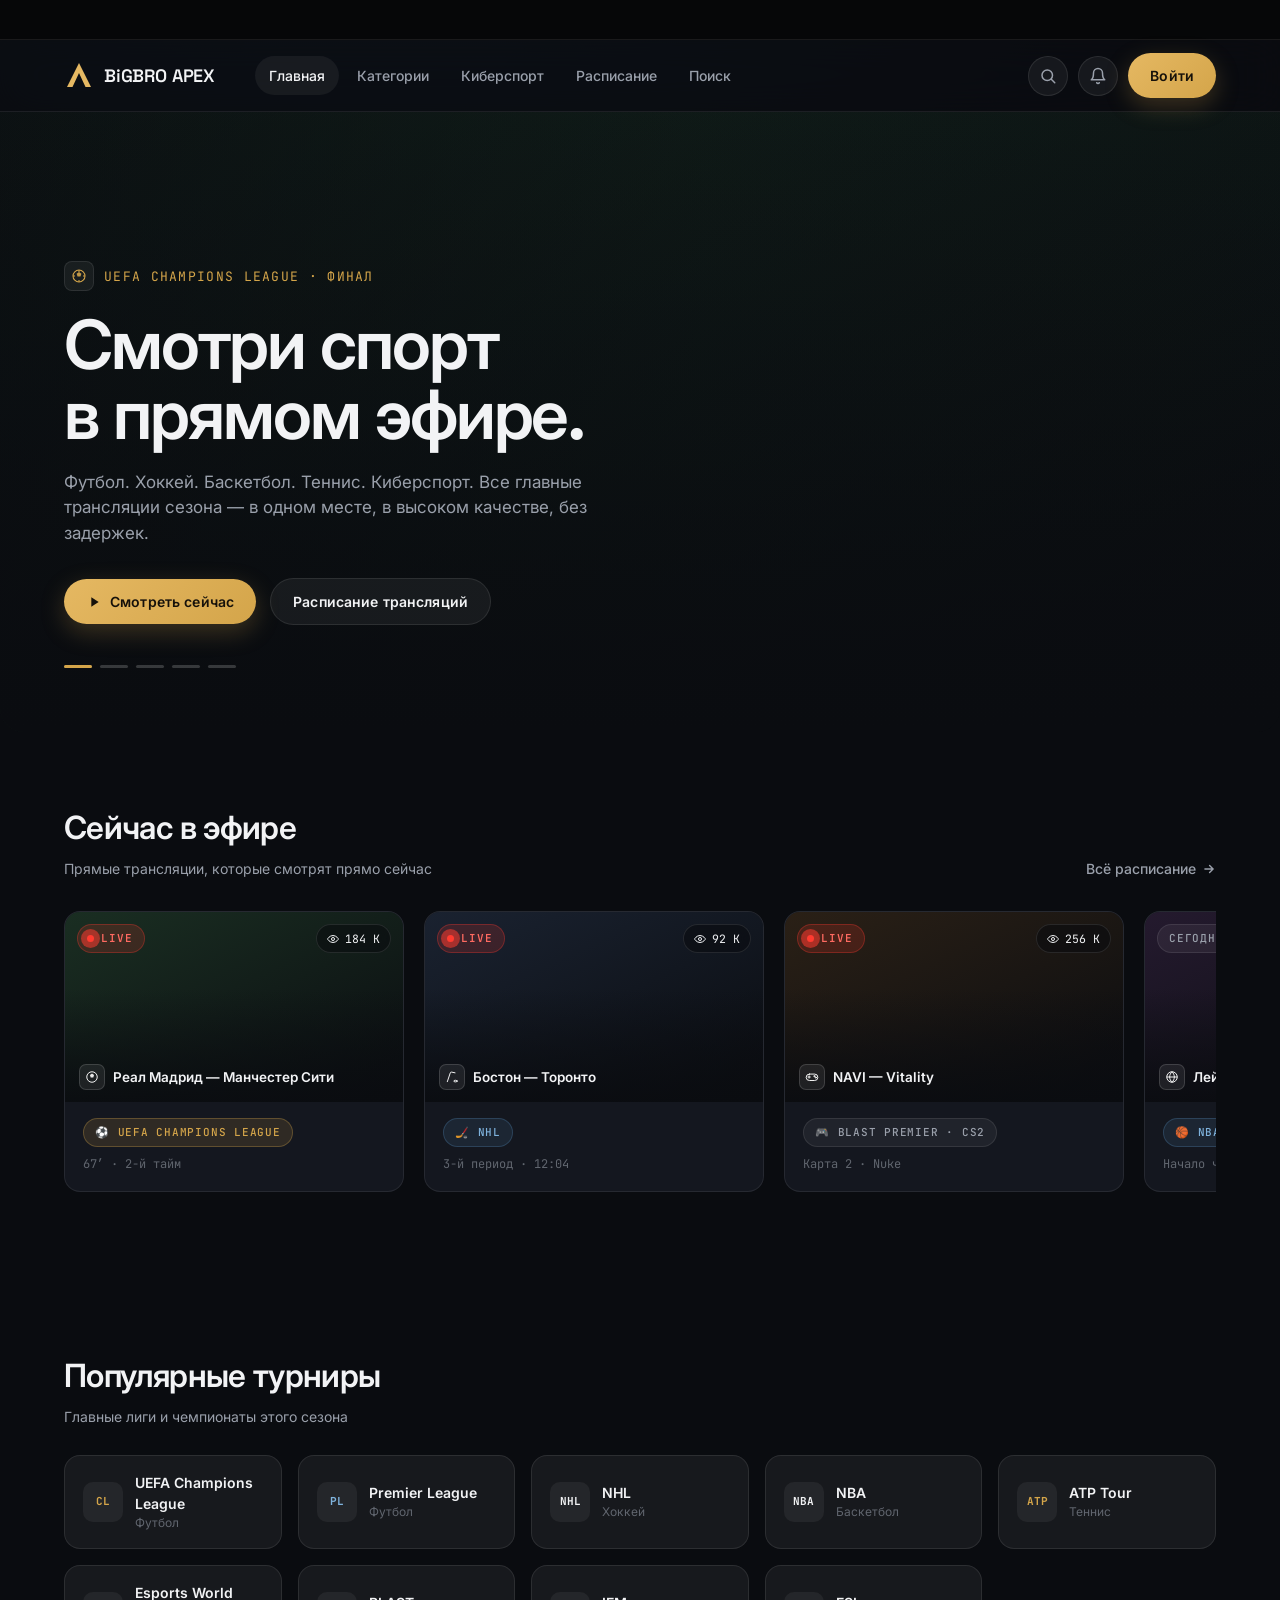
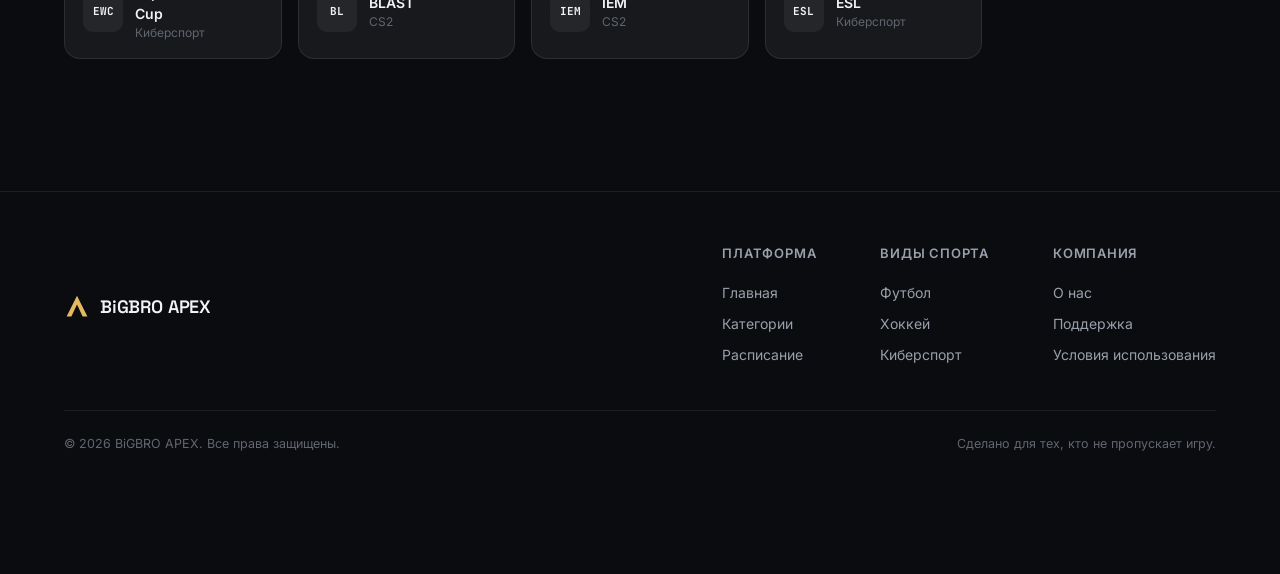
==== commit 0c0c11b4: "Add files via upload" ====
--- a/index.html
+++ b/index.html
@@ -3,8 +3,8 @@
 <head>
 <meta charset="UTF-8" />
 <meta name="viewport" content="width=device-width, initial-scale=1.0" />
-<title>APEX — Смотри спорт в прямом эфире</title>
-<meta name="description" content="APEX — платформа для просмотра прямых трансляций футбола, хоккея, баскетбола, тенниса и киберспорта." />
+<title>BiGBRO APEX — Смотри спорт в прямом эфире</title>
+<meta name="description" content="BiGBRO APEX — платформа для просмотра прямых трансляций футбола, хоккея, баскетбола, тенниса и киберспорта." />
 <link rel="preconnect" href="https://fonts.googleapis.com" />
 <link rel="preconnect" href="https://fonts.gstatic.com" crossorigin />
 <link href="https://fonts.googleapis.com/css2?family=Space+Grotesk:wght@500;600;700&family=Inter:wght@400;500;600&family=JetBrains+Mono:wght@400;500;600&display=swap" rel="stylesheet" />
@@ -37,7 +37,7 @@
         <path d="M15 2L27 26H21.5L15 12L8.5 26H3L15 2Z" fill="url(#g1)"/>
         <defs><linearGradient id="g1" x1="3" y1="2" x2="27" y2="26"><stop stop-color="#E5B862"/><stop offset="1" stop-color="#4F86B3"/></linearGradient></defs>
       </svg>
-      APEX
+      BiGBRO APEX
     </a>
     <nav class="nav-links">
       <a href="index.html" class="active">Главная</a>
@@ -256,7 +256,7 @@
     <div class="footer-top">
       <a href="index.html" class="logo">
         <svg width="26" height="26" viewBox="0 0 30 30" fill="none"><path d="M15 2L27 26H21.5L15 12L8.5 26H3L15 2Z" fill="url(#g2)"/><defs><linearGradient id="g2" x1="3" y1="2" x2="27" y2="26"><stop stop-color="#E5B862"/><stop offset="1" stop-color="#4F86B3"/></linearGradient></defs></svg>
-        APEX
+        BiGBRO APEX
       </a>
       <div class="footer-cols">
         <div class="footer-col">
@@ -280,7 +280,7 @@
       </div>
     </div>
     <div class="footer-bottom">
-      <span>© 2026 APEX. Все права защищены.</span>
+      <span>© 2026 BiGBRO APEX. Все права защищены.</span>
       <span>Сделано для тех, кто не пропускает игру.</span>
     </div>
   </div>
--- a/style.css
+++ b/style.css
@@ -1,5 +1,5 @@
 /* =========================================================
-   APEX — Live Sports Streaming Platform
+   BiGBRO APEX — Live Sports Streaming Platform
    Design tokens
    ========================================================= */
 
@@ -265,7 +265,9 @@
   gap: 10px;
   font-family: var(--font-display);
   font-weight: 600;
-  font-size: 20px;
+  font-size: 18px;
+  letter-spacing: -0.01em;
+  white-space: nowrap;
   letter-spacing: -0.01em;
   flex-shrink: 0;
 }
